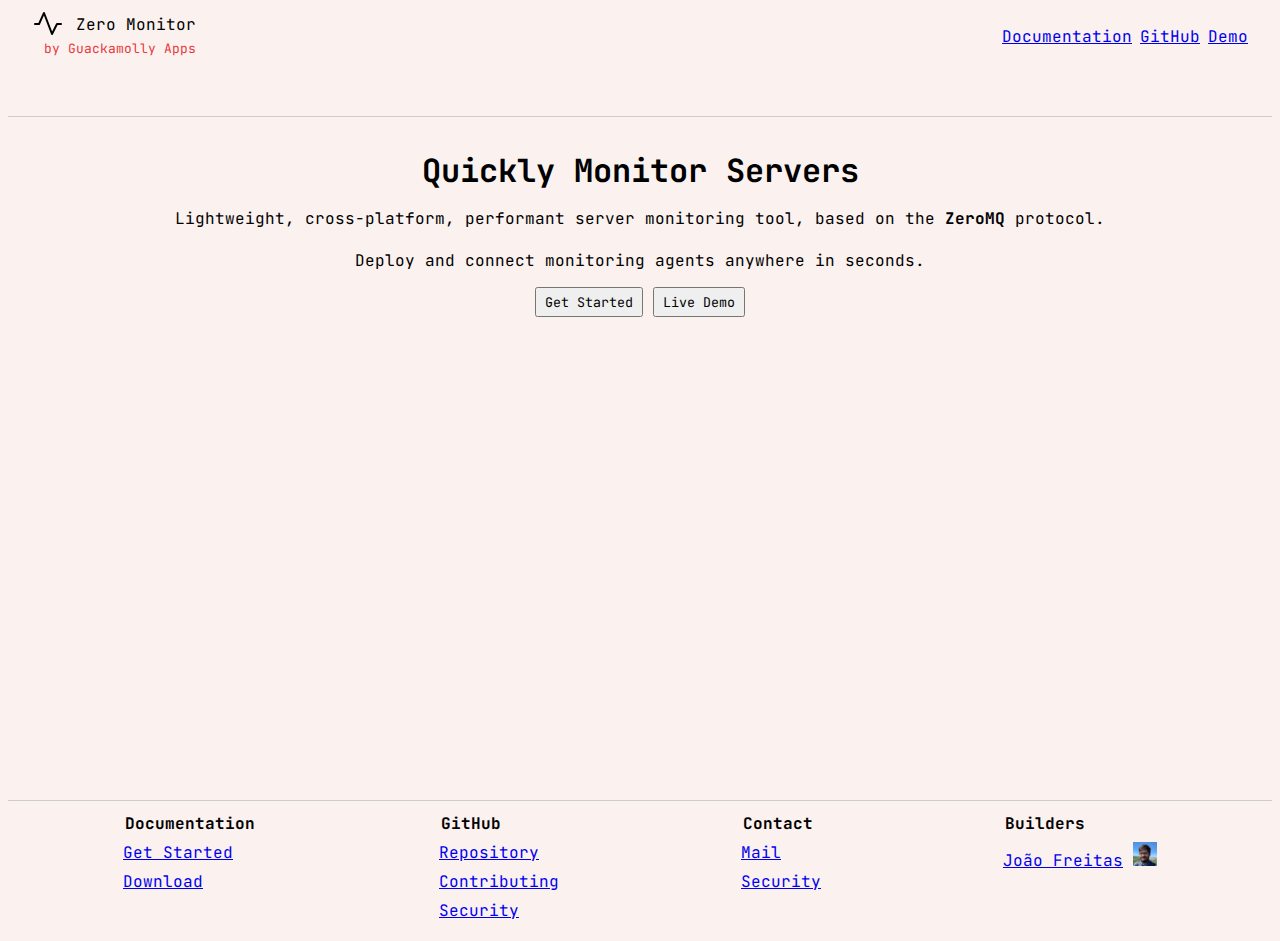
==== index.html @ dd958823 "chore: landing page skeleton" ====
<!DOCTYPE html>
<html>
    <head>
        <meta charset='utf-8'>
        <meta http-equiv='X-UA-Compatible' content='IE=edge'>
        <title>Zero Monitor - Quickly Monitor Servers</title>
        <meta name='viewport' content='width=device-width, initial-scale=1'>
        <link rel='stylesheet' type='text/css' media='screen' href='index.css'>
        <link rel='stylesheet' type='text/css' media='print' href='index.css'>
    </head>
    <body>
        <header>
            <div class="logo">
                <a class="logo-top" href="/">
                    <svg xmlns="http://www.w3.org/2000/svg" width="32"
                        height="32" fill="#000000" viewBox="0 0 256 256"><path
                            d="M240,128a8,8,0,0,1-8,8H204.94l-37.78,75.58A8,8,0,0,1,160,216h-.4a8,8,0,0,1-7.08-5.14L95.35,60.76,63.28,131.31A8,8,0,0,1,56,136H24a8,8,0,0,1,0-16H50.85L88.72,36.69a8,8,0,0,1,14.76.46l57.51,151,31.85-63.71A8,8,0,0,1,200,120h32A8,8,0,0,1,240,128Z"></path></svg>
                    <span>Zero Monitor</span>
                </a>

                <a class="logo-text" href="https://guackamollyapps.com"
                    target="_blank">by
                    Guackamolly Apps</a>
            </div>

            <nav>
                <a
                    href="docs">Documentation</a>
                <a
                    href="https://github.com/guackamolly/zero-monitor">GitHub</a>
                <a
                    href="https://beta.zero-monitor.guackamollyapps.com/network">Demo</a>
            </nav>
        </header>
        <main>
            <section class="main-content-1">
                <h1>Quickly Monitor Servers</h1>
                <p>
                    Lightweight, cross-platform, performant server monitoring
                    tool, based on the <b>ZeroMQ</b> protocol.
                    <br>
                    <br>
                    Deploy and connect monitoring agents anywhere in seconds.
                </p>
                <section>
                    <button>Get Started</button>
                    <button>Live Demo</button>
                </section>
            </section>
            <section class="main-content-2">
                <aside>
                    <legend>Overview</legend>
                    <h2>View all your server statistics in one dashboard</h2>
                    <p>
                        You will be able to see metrics like uptime, Tx/Rx, CPU,
                        RAM, and Disk usage for server you deploy a monitoring
                        agent.
                    </p>
                    <p>
                        Additionally you can easily identify which servers
                        are offline, their hostname and OS information.
                    </p>
                </aside>
            </section>
            <section class="main-content-3">
                <aside>
                    <legend>Command</legend>
                    <h2>
                        Request servers to report live information about their
                        connections, packages and processes.
                    </h2>
                    <p>
                        Detect unexpected connections by requesting the server
                        active network (TCP/UDP) connections.
                        <br>
                        Track resource usage by overviewing the
                        server process list.
                        <br>
                        Measure internet connectivity speed by recording
                        speedtests.
                    </p>
                </aside>
            </section>
            <section class="main-content-3">
                <aside>
                    <legend>Authentication</legend>
                    <h2>
                        Don't fear exposing your dashboard in the wild.
                    </h2>
                    <p>
                        With built-in authentication, the dashboard clearly
                        segregates public from private information. Guests will
                        only be able to view, and never edit/execute.
                    </p>
                </aside>
            </section>
        </main>
        <footer>
            <nav>
                <legend>Documentation</legend>
                <a href="docs/get-started">Get Started</a>
                <a
                    href="https://github.com/guackamolly/zero-monitor/releases/latest">Download</a>
            </nav>
            <nav>
                <legend>GitHub</legend>
                <a
                    href="https://github.com/guackamolly/zero-monitor">Repository</a>
                <a
                    href="https://github.com/guackamolly/zero-monitor/blob/master/CONTRIBUTING.md">Contributing</a>
                <a
                    href="https://github.com/guackamolly/zero-monitor/blob/master/SECURITY.md">Security</a>
            </nav>
            <nav>
                <legend>Contact</legend>
                <a
                    href="mailto:guackamolly.apps+zero-monitor@gmail.com">Mail</a>
                <a
                    href="mailto:guackamolly.apps+zero-monitor+security@gmail.com">Security</a>
            </nav>
            <nav>
                <legend>Builders</legend>
                <div>
                    <a href="https://github.com/freitzzz">João Freitas</a>
                    <img
                        src="static/png/freitzzz-pfp-24.png"
                        alt="profile picture of João Freitas">
                </div>

            </nav>
        </footer>
    </body>
</html>
---- index.css ----
@import url("static/fonts/index.css");

:root {
    --red: #e78284;
    --redish: #e73a40;
    --white: #ffffff;
    --border: #ccc;
    --background: #f2d5cf53;
    --foreground: #f2d5cfD9;
    --progress-bar: #eba0ac;

    background-color: var(--background);
    font-family: 'Jetbrains Mono', system-ui, -apple-system, BlinkMacSystemFont, segoe ui, Roboto, Oxygen, Ubuntu, Cantarell, open sans, helvetica neue, sans-serif;
}

header {
    display: flex;
    flex-direction: row;
    justify-content: space-between;
    align-items: center;
    margin-left: 24px;
    margin-right: 24px;
}

body {
    display: flex;
    flex-direction: column;
    min-height: 95vh;
}

main {
    flex-grow: 1;
}

main::before {
    content: '';
    width: 100%;
    height: 1px;
    background-color: var(--border);
}

main::after {
    content: '';
    width: 100%;
    height: 1px;
    background-color: var(--border);
}


table.full {
    width: 100%;
}

td {
    text-align: center;
}

footer {
    display: flex;
    flex-direction: row;
    justify-content: space-around;
    margin-top: 12px;
    margin-bottom: 12px;
    margin-left: 24px;
    margin-right: 24px;
}

footer>nav {
    display: flex;
    flex-direction: column;
}

nav {
    display: flex;
    flex-wrap: wrap;
    gap: 8px;
}

pre code {
    display: block;
    white-space: pre-wrap;
    overflow-x: auto;
    padding: 8px;
    border: 2px dashed var(--border);
    background-color: var(--foreground);
}

main {
    display: flex;
    flex-direction: column;
    align-items: center;
    margin-top: 4%;
    margin-left: 5%;
    margin-right: 5%;
    gap: 32px;
}

input {
    width: 60%;
    padding: 10px 20px;
    border: 1px solid var(--border);
    border-radius: 6px;
    box-sizing: border-box;
    font-size: 16px;
    transition: all 0.3s ease-in-out;
}

h1,
h2,
p,
span {
    text-align: center;
    margin: 0;
}

form {
    display: flex;
    flex-direction: column;
    gap: 16px;
    width: 100%;
}

fieldset {
    display: flex;
    flex-direction: column;
    gap: 8px;
}

legend {
    font-weight: bold;
}

span.offline {
    color: var(--redish);
}

fieldset.actions {
    display: flex;
    flex-direction: row;
    justify-content: start;
    padding: 0;
    margin: 0;
    border: none;
}

button {
    font-family: inherit;
    text-align: center;
    width: fit-content;
    padding: 4px 8px 4px 8px;
}

.group {
    display: flex;
    flex-wrap: wrap;
    justify-content: space-between;
}

.main-content-1 {
    display: flex;
    flex-direction: column;
    align-items: center;
    gap: 16px;
    width: 100%;
}

.main-content-2 {
    visibility: hidden;
    display: flex;
    flex-direction: column;
    align-items: center;
    gap: 24px;
    width: 80%;
}

.main-content-3 {
    visibility: hidden;
    display: flex;
    flex-direction: column;
    align-items: center;
    gap: 24px;
    width: 80%;
}

.divider {
    width: 100%;
    height: 1px;
    background-color: var(--border);
}

.logo {
    display: flex;
    flex-direction: column;
    align-items: end;
}

.logo-top {
    display: flex;
    flex-direction: row;
    align-items: center;
    text-decoration: none;
    color: currentColor;
    gap: 12px;
}

.logo-text {
    font-size: small;
    color: var(--redish);
    text-decoration: none;
    margin-bottom: 8px;
}

.min {
    width: min-content;
}

.fit {
    width: fit-content;
}

@media screen and (max-width: 1440px) {
    main {
        margin-left: 0;
        margin-right: 0;
    }
}

@media screen and (max-width: 560px) {
    header {
        flex-direction: column;
    }

    footer {
        justify-content: center;
    }
}
---- index.css ----
@import url("static/fonts/index.css");

:root {
    --red: #e78284;
    --redish: #e73a40;
    --white: #ffffff;
    --border: #ccc;
    --background: #f2d5cf53;
    --foreground: #f2d5cfD9;
    --progress-bar: #eba0ac;

    background-color: var(--background);
    font-family: 'Jetbrains Mono', system-ui, -apple-system, BlinkMacSystemFont, segoe ui, Roboto, Oxygen, Ubuntu, Cantarell, open sans, helvetica neue, sans-serif;
}

header {
    display: flex;
    flex-direction: row;
    justify-content: space-between;
    align-items: center;
    margin-left: 24px;
    margin-right: 24px;
}

body {
    display: flex;
    flex-direction: column;
    min-height: 95vh;
}

main {
    flex-grow: 1;
}

main::before {
    content: '';
    width: 100%;
    height: 1px;
    background-color: var(--border);
}

main::after {
    content: '';
    width: 100%;
    height: 1px;
    background-color: var(--border);
}


table.full {
    width: 100%;
}

td {
    text-align: center;
}

footer {
    display: flex;
    flex-direction: row;
    justify-content: space-around;
    margin-top: 12px;
    margin-bottom: 12px;
    margin-left: 24px;
    margin-right: 24px;
}

footer>nav {
    display: flex;
    flex-direction: column;
}

nav {
    display: flex;
    flex-wrap: wrap;
    gap: 8px;
}

pre code {
    display: block;
    white-space: pre-wrap;
    overflow-x: auto;
    padding: 8px;
    border: 2px dashed var(--border);
    background-color: var(--foreground);
}

main {
    display: flex;
    flex-direction: column;
    align-items: center;
    margin-top: 4%;
    margin-left: 5%;
    margin-right: 5%;
    gap: 32px;
}

input {
    width: 60%;
    padding: 10px 20px;
    border: 1px solid var(--border);
    border-radius: 6px;
    box-sizing: border-box;
    font-size: 16px;
    transition: all 0.3s ease-in-out;
}

h1,
h2,
p,
span {
    text-align: center;
    margin: 0;
}

form {
    display: flex;
    flex-direction: column;
    gap: 16px;
    width: 100%;
}

fieldset {
    display: flex;
    flex-direction: column;
    gap: 8px;
}

legend {
    font-weight: bold;
}

span.offline {
    color: var(--redish);
}

fieldset.actions {
    display: flex;
    flex-direction: row;
    justify-content: start;
    padding: 0;
    margin: 0;
    border: none;
}

button {
    font-family: inherit;
    text-align: center;
    width: fit-content;
    padding: 4px 8px 4px 8px;
}

.group {
    display: flex;
    flex-wrap: wrap;
    justify-content: space-between;
}

.main-content-1 {
    display: flex;
    flex-direction: column;
    align-items: center;
    gap: 16px;
    width: 100%;
}

.main-content-2 {
    visibility: hidden;
    display: flex;
    flex-direction: column;
    align-items: center;
    gap: 24px;
    width: 80%;
}

.main-content-3 {
    visibility: hidden;
    display: flex;
    flex-direction: column;
    align-items: center;
    gap: 24px;
    width: 80%;
}

.divider {
    width: 100%;
    height: 1px;
    background-color: var(--border);
}

.logo {
    display: flex;
    flex-direction: column;
    align-items: end;
}

.logo-top {
    display: flex;
    flex-direction: row;
    align-items: center;
    text-decoration: none;
    color: currentColor;
    gap: 12px;
}

.logo-text {
    font-size: small;
    color: var(--redish);
    text-decoration: none;
    margin-bottom: 8px;
}

.min {
    width: min-content;
}

.fit {
    width: fit-content;
}

@media screen and (max-width: 1440px) {
    main {
        margin-left: 0;
        margin-right: 0;
    }
}

@media screen and (max-width: 560px) {
    header {
        flex-direction: column;
    }

    footer {
        justify-content: center;
    }
}
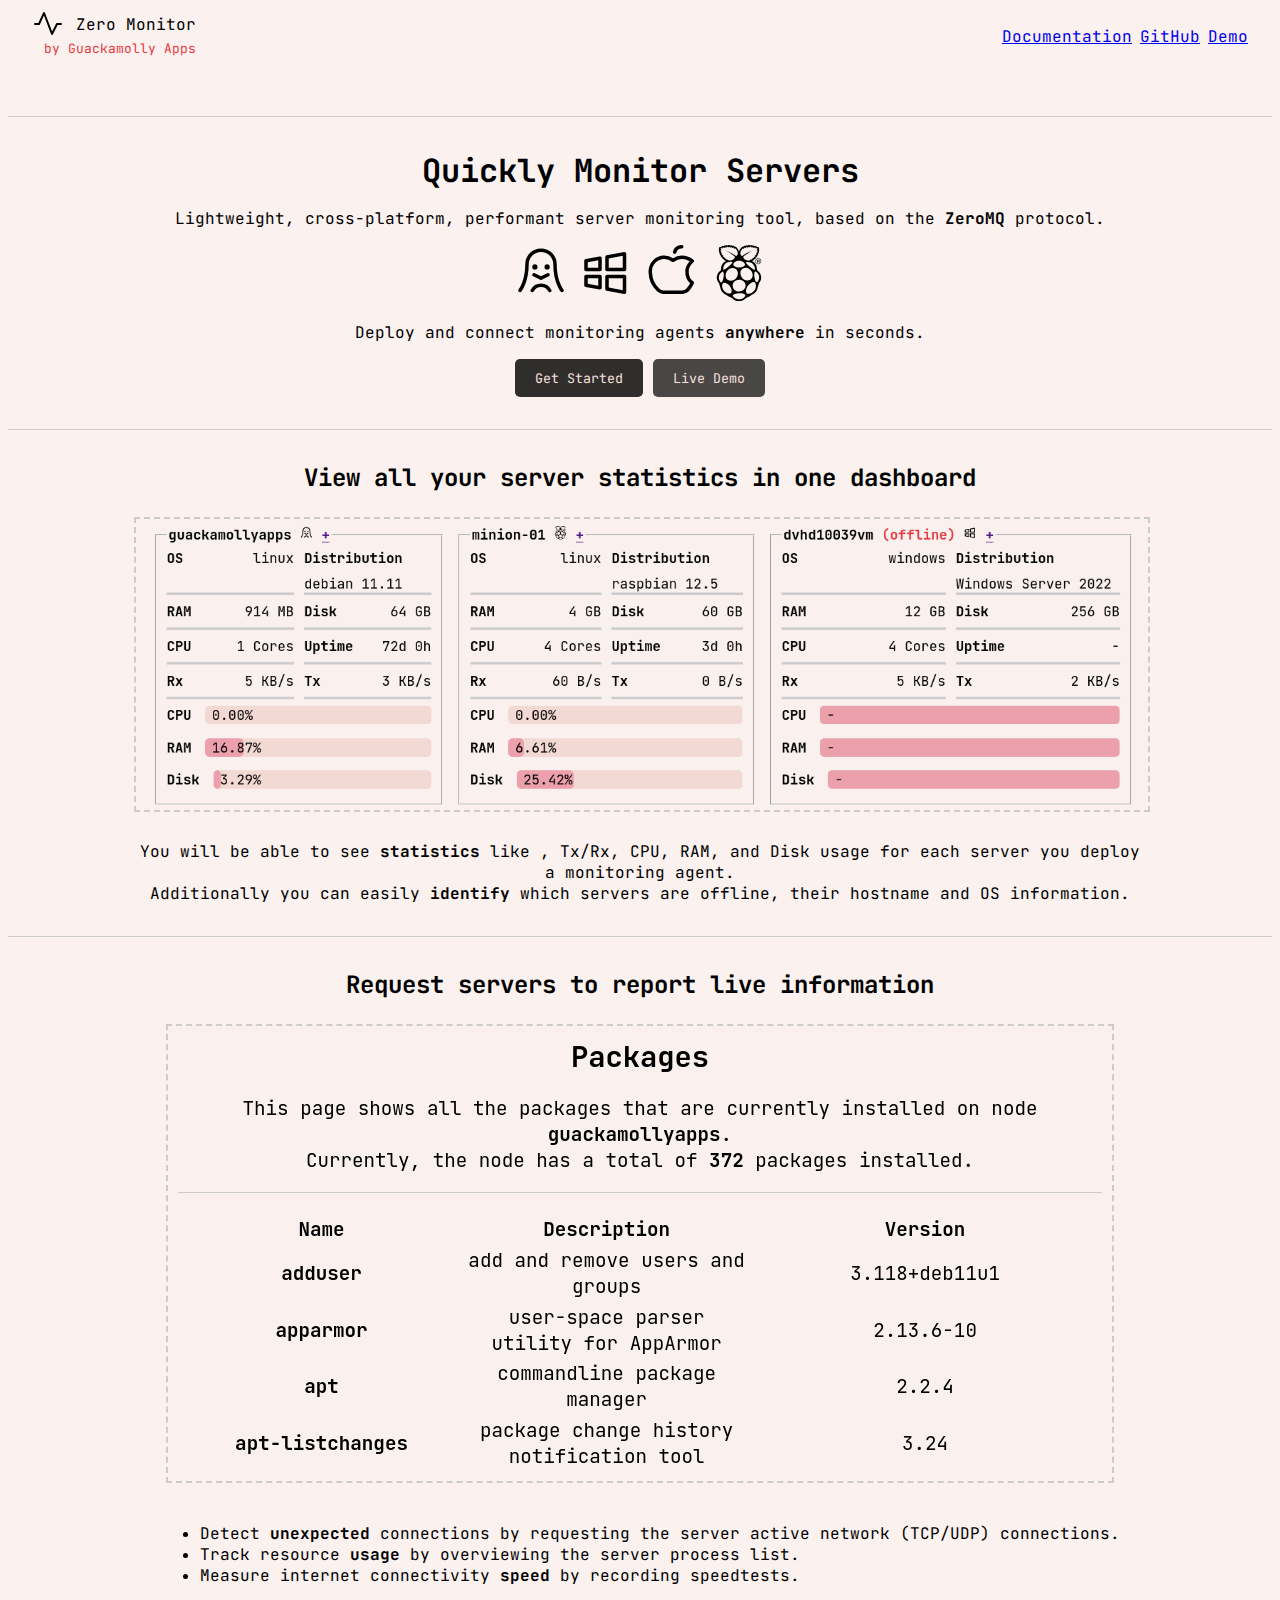
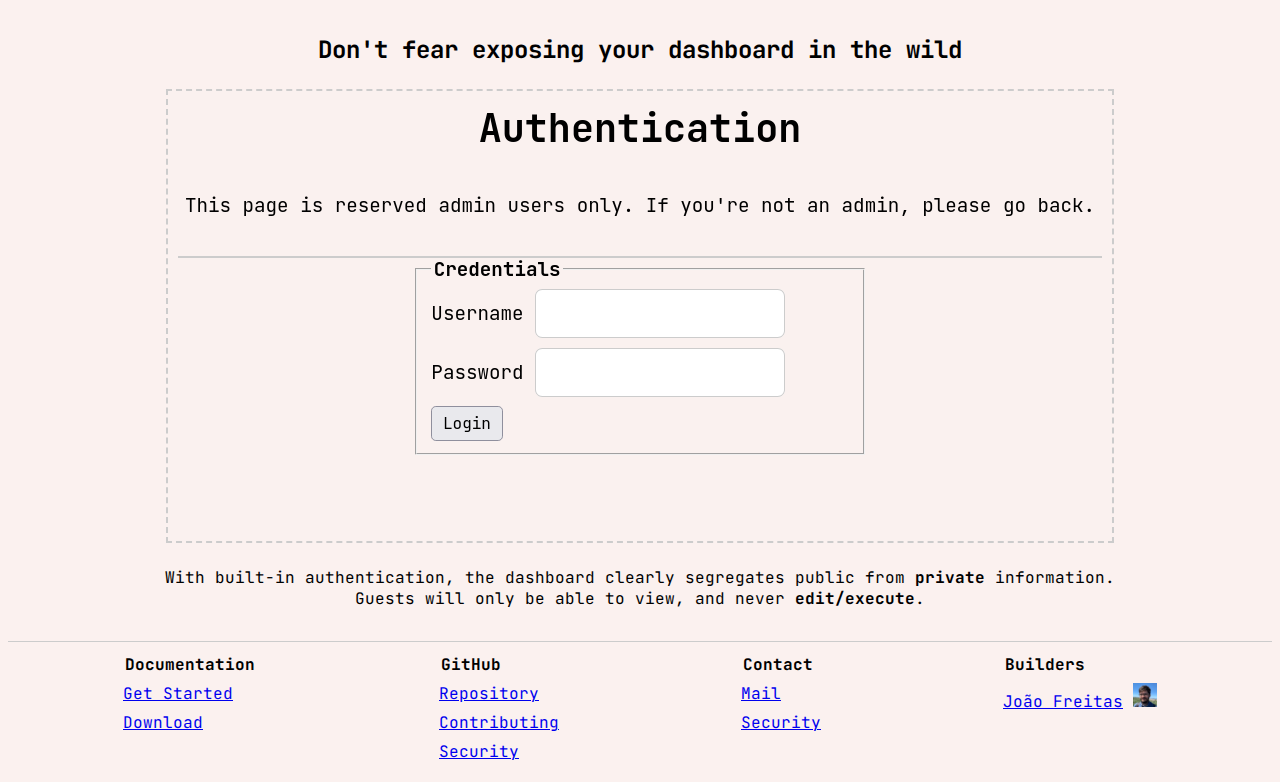
==== commit 43e54c1a: "style: make things pretty" ====
--- a/index.html
+++ b/index.html
@@ -7,6 +7,37 @@
         <meta name='viewport' content='width=device-width, initial-scale=1'>
         <link rel='stylesheet' type='text/css' media='screen' href='index.css'>
         <link rel='stylesheet' type='text/css' media='print' href='index.css'>
+        <script>
+            document.addEventListener('DOMContentLoaded', function(){
+                const fadeDuration = 3000;
+
+                const galleries = document.getElementsByClassName('gallery');    
+                for (const gallery of galleries) {
+                    const imgs = gallery.children;
+
+                    const animate = (forward) => {
+                        for (let i = 0; i < imgs.length; i++) {
+                            const item = imgs[i];
+                            item.style.transition = `opacity ${fadeDuration}ms ease-in-out`;
+    
+                            setTimeout(() => {
+                                if (forward) {
+                                    item.style.opacity = 1;
+                                } else {
+                                    item.style.opacity = 0;
+                                }
+
+                                if (i+1 === imgs.length) {
+                                    animate(!forward);
+                                }
+                            }, fadeDuration*i)
+                        }
+                    }
+
+                    animate(true);
+                }
+            });
+        </script>
     </head>
     <body>
         <header>
@@ -38,61 +69,115 @@
                 <p>
                     Lightweight, cross-platform, performant server monitoring
                     tool, based on the <b>ZeroMQ</b> protocol.
+                </p>
+                <div>
+                    <svg xmlns="http://www.w3.org/2000/svg" fill="#000000"
+                        viewBox="0 0 256 256" height="56" width="56">
+                        <path
+                            d="M229,214.25A8,8,0,0,1,217.76,213C216.39,211.27,184,169.86,184,88A56,56,0,0,0,72,88c0,81.86-32.37,123.27-33.75,125a8,8,0,0,1-12.51-10c.15-.2,7.69-9.9,15.13-28.74C47.77,156.8,56,127.64,56,88a72,72,0,0,1,144,0c0,39.64,8.23,68.8,15.13,86.28,7.48,18.94,15.06,28.64,15.14,28.74A8,8,0,0,1,229,214.25ZM100,88a12,12,0,1,0,12,12A12,12,0,0,0,100,88Zm68,12a12,12,0,1,0-12,12A12,12,0,0,0,168,100ZM99.58,128.84a8,8,0,0,0-7.15,14.31l32,16a7.94,7.94,0,0,0,7.15,0l32-16a8,8,0,0,0-7.16-14.31L128,143.05ZM128,176a54.07,54.07,0,0,0-47,28.11,8,8,0,1,0,14,7.78,37.35,37.35,0,0,1,66,0,8,8,0,0,0,14-7.78A54.07,54.07,0,0,0,128,176Z"></path>
+                    </svg>
+                    <svg xmlns="http://www.w3.org/2000/svg" fill="#000000"
+                        width="56" height="56" viewBox="0 0 256 256">
+                        <path
+                            d="M208,136H128a8,8,0,0,0-8,8v57.45a8,8,0,0,0,6.57,7.88l80,14.54A7.61,7.61,0,0,0,208,224a8,8,0,0,0,8-8V144A8,8,0,0,0,208,136Zm-8,70.41-64-11.63V152h64ZM96,136H32a8,8,0,0,0-8,8v40a8,8,0,0,0,6.57,7.87l64,11.64a8.54,8.54,0,0,0,1.43.13,8,8,0,0,0,8-8V144A8,8,0,0,0,96,136Zm-8,50.05-48-8.73V152H88ZM213.13,33.86a8,8,0,0,0-6.56-1.73l-80,14.55A8,8,0,0,0,120,54.55V112a8,8,0,0,0,8,8h80a8,8,0,0,0,8-8V40A8,8,0,0,0,213.13,33.86ZM200,104H136V61.22l64-11.63ZM101.13,54.22a8,8,0,0,0-6.56-1.73l-64,11.64A8,8,0,0,0,24,72v40a8,8,0,0,0,8,8H96a8,8,0,0,0,8-8V60.36A8,8,0,0,0,101.13,54.22ZM88,104H40V78.68L88,70Z">
+                        </path>
+                    </svg>
+                    <svg xmlns="http://www.w3.org/2000/svg" width="56"
+                        height="56" fill="#000000" viewBox="0 0 256 256">
+                        <path
+                            d="M223.3,169.59a8.07,8.07,0,0,0-2.8-3.4C203.53,154.53,200,134.64,200,120c0-17.67,13.47-33.06,21.5-40.67a8,8,0,0,0,0-11.62C208.82,55.74,187.82,48,168,48a72.2,72.2,0,0,0-40,12.13,71.56,71.56,0,0,0-90.71,9.09A74.63,74.63,0,0,0,16,123.4a127.06,127.06,0,0,0,40.14,89.73A39.8,39.8,0,0,0,83.59,224h87.68a39.84,39.84,0,0,0,29.12-12.57,125,125,0,0,0,17.82-24.6C225.23,174,224.33,172,223.3,169.59Zm-34.63,30.94a23.76,23.76,0,0,1-17.4,7.47H83.59a23.82,23.82,0,0,1-16.44-6.51A111.14,111.14,0,0,1,32,123,58.5,58.5,0,0,1,48.65,80.47,54.81,54.81,0,0,1,88,64h.78A55.45,55.45,0,0,1,123,76.28a8,8,0,0,0,10,0A55.44,55.44,0,0,1,168,64a70.64,70.64,0,0,1,36,10.35c-13,14.52-20,30.47-20,45.65,0,23.77,7.64,42.73,22.18,55.3A105.82,105.82,0,0,1,188.67,200.53ZM128.23,30A40,40,0,0,1,167,0h1a8,8,0,0,1,0,16h-1a24,24,0,0,0-23.24,18,8,8,0,1,1-15.5-4Z">
+                        </path>
+                    </svg>
+                    <svg xmlns="http://www.w3.org/2000/svg" width="56"
+                        height="56" fill="#000000" viewBox="0 0 24 24">
+                        <path
+                            d="m19.8955 10.8961-.1726-.3028c.0068-2.1746-1.0022-3.061-2.1788-3.7348.356-.0938.7237-.1711.8245-.6182.6118-.1566.7397-.4398.8011-.7398.16-.1066.6955-.4061.6394-.9211.2998-.2069.4669-.4725.3819-.8487.3222-.3515.407-.6419.2702-.9096.3868-.4805.2152-.7295.05-.9817.2897-.5254.0341-1.0887-.7758-.9944-.3221-.4733-1.0244-.3659-1.133-.3637-.1215-.1519-.2819-.2821-.7755-.219-.3197-.2851-.6771-.2364-1.0458-.0964-.4378-.3403-.7275-.0675-1.0584.0356-.53-.1706-.6513.0631-.9117.1583-.5781-.1203-.7538.1416-1.0309.4182l-.3224-.0063c-.8719.5061-1.305 1.5366-1.4585 2.0664-.1536-.5299-.5858-1.5604-1.4575-2.0664l-.3223.0063C9.942.5014 9.7663.2394 9.1883.3597 8.9279.2646 8.807.0309 8.2766.2015c-.2172-.0677-.417-.2084-.6522-.2012l.0004.0002C7.5017.0041 7.369.049 7.2185.166c-.3688-.1401-.7262-.1887-1.0459.0964-.4936-.0631-.654.0671-.7756.219C5.2887.4791 4.5862.3717 4.264.845c-.8096-.0943-1.0655.4691-.7756.9944-.1653.2521-.3366.5013.05.9819-.1367.2677-.0519.5581.2703.9096-.085.3763.0822.6418.3819.8487-.0561.515.4795.8144.6394.9211.0614.3001.1894.5832.8011.7398.1008.4472.4685.5244.8245.6183-1.1766.6737-2.1856 1.56-2.1788 3.7348l-.1724.3028c-1.3491.8082-2.5629 3.4056-.6648 5.5167.124.6609.3319 1.1355.5171 1.6609.2769 2.117 2.0841 3.1082 2.5608 3.2255.6984.524 1.4423 1.0212 2.449 1.3696.949.964 1.977 1.3314 3.0107 1.3308.0152 0 .0306.0002.0457 0 1.0337.0006 2.0618-.3668 3.0107-1.3308 1.0067-.3483 1.7506-.8456 2.4491-1.3696.4766-.1173 2.2838-1.1085 2.5607-3.2255.1851-.5253.3931-1 .517-1.6609 1.8981-2.1113.6843-4.7089-.6649-5.517zm-1.0386-.3715c-.0704.8759-4.6354-3.0504-3.8472-3.1808 2.1391-.3558 3.9191.896 3.8472 3.1808zm-2.0155 4.3649c-1.1481.7409-2.8025.2626-3.6953-1.0681-.8928-1.3306-.6858-3.0101.4623-3.7509 1.1481-.7409 2.8025-.2627 3.6953 1.068.8927 1.3307.6858 3.0101-.4623 3.751zM13.6591 1.3721c.0396.1967.0843.321.1354.3577.2537-.272.4611-.5506.7878-.8123.0011.1537-.0776.3205.1169.4425.1752-.2356.4119-.4459.7263-.6244-.1514.2611-.026.3404.0554.4486.24-.2059.4681-.4144.9109-.5759-.121.1474-.2902.2914-.1108.4607.2473-.1544.496-.3086 1.0833-.4183-.1323.1475-.4059.295-.2401.4426.3104-.1186.6539-.2047 1.034-.2546-.182.1496-.3337.2963-.1846.4122.3323-.1022.7899-.2398 1.2372-.1212l-.2832.2849c-.0314.0382.6623.0297 1.1202.0364-.167.2321-.3375.4562-.437.8548.0454.0459.2723.0204.4862 0-.2194.4618-.6004.5783-.6893.776.134.1015.32.075.5232.006-.158.3254-.4892.5484-.7509.8123.0662.047.1818.075.4555.0425-.2418.257-.5339.492-.8802.7032.0614.0708.2722.0681.4678.0727-.3136.3069-.7173.466-1.0955.6668.1885.1288.3234.0988.4678.097-.2676.2198-.7225.3342-1.1448.4668.0803.1249.1607.1589.3324.194-.447.2473-1.0873.1343-1.2679.2607.0435.1243.1665.2053.3139.2728-.7197.0418-2.6879-.0262-3.0652-1.5156.7367-.8094 2.0813-1.7593 4.394-2.934-1.7994.6022-3.4229 1.405-4.7817 2.5096-1.5978-.7436-.4965-2.6197.283-3.3645zm-1.6126 5.3718c1.1329-.0123 2.5356.8325 2.53 1.6286-.005.7027-.9851 1.2715-2.5213 1.2607-1.5043-.0177-2.5172-.7148-2.5137-1.3957.003-.5603 1.2282-1.5263 2.505-1.4936zm-5.7646-.6006c.1717-.0351.252-.0692.3323-.194-.4223-.1327-.8772-.247-1.1448-.4668.1444.0018.2792.0318.4678-.097-.3783-.2008-.782-.3599-1.0956-.6668.1955-.0048.4064-.002.4677-.0728-.3462-.2113-.6383-.4463-.8801-.7033.2738.0325.3893.0045.4555-.0425-.2617-.264-.593-.487-.7509-.8123.2032.069.3892.0954.5232-.006-.089-.1977-.47-.3142-.6894-.776.214.0204.4409.0459.4863 0-.0994-.3985-.2698-.6226-.4369-.8547.4579-.0067 1.1516.0018 1.1202-.0364l-.2831-.2849c.4472-.1186.9049.019 1.2371.1213.1492-.1159-.0026-.2626-.1847-.4123.3801.05.7236.1361 1.034.2547.1659-.1476-.1076-.2951-.24-.4426.5872.1097.8361.2639 1.0833.4183.1794-.1694.0103-.3133-.1108-.4607.4428.1615.6709.37.911.5759.0814-.1082.2068-.1875.0554-.4486.3143.1785.5511.3888.7263.6244.1945-.122.1159-.2888.1169-.4426.3267.2618.534.5404.7879.8124.0511-.0366.0959-.161.1354-.3577.7794.7448 1.8807 2.6208.2831 3.3646-1.3589-1.1039-2.9817-1.9064-4.78-2.5086 2.3115 1.174 3.6556 2.1239 4.392 2.9328-.3773 1.4895-2.3455 1.5575-3.0651 1.5157.1473-.0676.2703-.1485.3139-.2728-.1806-.1264-.8209-.0134-1.2679-.2607zm2.8175 1.1334c.7881.1304-3.7769 4.0567-3.8472 3.1809-.0719-2.2846 1.7079-3.5367 3.8472-3.1809zm-4.847 8.7567c-1.1094-.8789-1.4668-3.4529.5901-4.6097 1.2394-.3273.4184 5.051-.5901 4.6097zm4.2656 4.5989c-.6257.3719-2.1452.2187-3.2252-1.3095-.7283-1.2823-.6345-2.5872-.123-2.9705.7648-.4589 1.9464.1609 2.8559 1.2003.7923.9405 1.1536 2.5927.4923 3.0797zm-1.2415-5.6086c-1.1481-.7409-1.3551-2.4203-.4623-3.7511.8928-1.3307 2.5472-1.8089 3.6952-1.068 1.1481.7409 1.3551 2.4203.4623 3.7509-.8926 1.3308-2.5471 1.809-3.6952 1.0682zm4.7948 8.2279c-1.3763.0584-2.7258-1.1105-2.7081-1.5157-.0206-.594 1.6758-1.0578 2.782-1.0306 1.1131-.0479 2.6068.3531 2.6097.8851.0184.5166-1.3547 1.6838-2.6836 1.6612zm2.7584-5.8578c.0081 1.3899-1.226 2.5225-2.7562 2.5299-1.5302.0073-2.7773-1.1135-2.7854-2.5033v-.0265c-.008-1.3899 1.2259-2.5226 2.7562-2.5299 1.5302-.0073 2.7773 1.1134 2.7853 2.5033a.7794.7794 0 0 1 .0001.0265zm3.855 2.0029c-1.186 1.6208-2.7916 1.684-3.3896 1.2325-.6255-.5811-.148-2.3854.7094-3.3747v-.0003c.9812-1.0912 2.0302-1.8037 2.7609-1.2469.4919.4828.7805 2.3008-.0807 3.3894zm1.0724-3.4301c-1.0086.4413-1.8298-4.9372-.5901-4.61 2.0568 1.1569 1.6994 3.731.5901 4.61zm-.0256-8.3279h.2985v-.5304h.2986c.1502 0 .2053.0624.2262.2052.0152.1088.0113.2395.0477.3253h.2984c-.0533-.0763-.0515-.2358-.0571-.3213-.0097-.1373-.0513-.2796-.1977-.3176v-.0037c.1502-.061.2149-.1807.2149-.341 0-.2048-.1539-.3738-.3974-.3738h-.732v1.3573zm.2985-1.1255h.3269c.1333 0 .2054.0573.2054.188 0 .1369-.0721.1942-.2054.1942H20.03v-.3822zm-1.0337.4633c0 .7009.5682 1.2694 1.2695 1.2694s1.2695-.5684 1.2695-1.2694c0-.7013-.5683-1.2697-1.2695-1.2697-.7013 0-1.2695.5684-1.2695 1.2697zm2.3275 0c0 .5845-.4737 1.058-1.058 1.058s-1.058-.4735-1.058-1.058c0-.5849.4737-1.058 1.058-1.058s1.058.4731 1.058 1.058z">
+                        </path>
+                    </svg>
+                </div>
+                <p>
+                    Deploy and connect monitoring agents <b>anywhere</b> in
+                    seconds.
+                </p>
+                <section>
+                    <button class="primary">
+                        <a href="docs/get-started">Get Started</a>
+                    </button>
+                    <button class="secondary">
+                        <a
+                            href="https://beta.zero-monitor.guackamollyapps.com/">Live
+                            Demo</a>
+                    </button>
+                </section>
+            </section>
+            <div class="divider"></div>
+            <section class="main-content-2">
+                <h2>View all your server statistics in one dashboard</h2>
+                <picture>
+                    <source srcset="static/png/network-nodes-mobile.png"
+                        media="(max-width: 760px)">
+                    <img class="cover border"
+                        src="static/png/network-nodes.png"
+                        alt>
+                </picture>
+                <p>
+                    You will be able to see <b>statistics</b> like <b></b>,
+                    Tx/Rx, CPU,
+                    RAM, and Disk usage for each server you deploy a monitoring
+                    agent.
                     <br>
-                    <br>
-                    Deploy and connect monitoring agents anywhere in seconds.
-                </p>
-                <section>
-                    <button>Get Started</button>
-                    <button>Live Demo</button>
-                </section>
-            </section>
+                    Additionally you can easily <b>identify</b> which servers
+                    are offline, their hostname and OS information.
+                </p>
+            </section>
+            <div class="divider"></div>
             <section class="main-content-2">
-                <aside>
-                    <legend>Overview</legend>
-                    <h2>View all your server statistics in one dashboard</h2>
-                    <p>
-                        You will be able to see metrics like uptime, Tx/Rx, CPU,
-                        RAM, and Disk usage for server you deploy a monitoring
-                        agent.
-                    </p>
-                    <p>
-                        Additionally you can easily identify which servers
-                        are offline, their hostname and OS information.
-                    </p>
-                </aside>
-            </section>
-            <section class="main-content-3">
-                <aside>
-                    <legend>Command</legend>
-                    <h2>
-                        Request servers to report live information about their
-                        connections, packages and processes.
-                    </h2>
-                    <p>
-                        Detect unexpected connections by requesting the server
+                <h2>
+                    Request servers to report live information
+                </h2>
+                <article class="gallery">
+                    <img class="cover"
+                        src="static/png/node-packages.png">
+                    <img class="cover"
+                        src="static/png/node-processes.png">
+                    <img class="cover"
+                        src="static/png/node-speedtest.png">
+                    <img class="cover"
+                        src="static/png/node-connections.png">
+
+                </article>
+
+                <ul>
+                    <li>
+                        Detect <b>unexpected</b> connections by requesting
+                        the
+                        server
                         active network (TCP/UDP) connections.
-                        <br>
-                        Track resource usage by overviewing the
+                    </li>
+                    <li>
+                        Track resource <b>usage</b> by overviewing the
                         server process list.
-                        <br>
-                        Measure internet connectivity speed by recording
+                    </li>
+                    <li>
+                        Measure internet connectivity <b>speed</b> by
+                        recording
                         speedtests.
-                    </p>
-                </aside>
-            </section>
-            <section class="main-content-3">
-                <aside>
-                    <legend>Authentication</legend>
-                    <h2>
-                        Don't fear exposing your dashboard in the wild.
-                    </h2>
-                    <p>
-                        With built-in authentication, the dashboard clearly
-                        segregates public from private information. Guests will
-                        only be able to view, and never edit/execute.
-                    </p>
-                </aside>
+                    </li>
+                </ul>
+
+            </section>
+            <section class="main-content-2">
+                <h2>
+                    Don't fear exposing your dashboard in the wild
+                </h2>
+                <img class="cover border"
+                    src="static/png/authentication.png">
+                <p>
+                    With built-in authentication, the dashboard clearly
+                    segregates public from <b>private</b> information. Guests
+                    will
+                    only be able to view, and never <b>edit/execute</b>.
+                </p>
             </section>
         </main>
         <footer>
@@ -126,7 +211,6 @@
                         src="static/png/freitzzz-pfp-24.png"
                         alt="profile picture of João Freitas">
                 </div>
-
             </nav>
         </footer>
     </body>
--- a/index.css
+++ b/index.css
@@ -150,6 +150,41 @@
     padding: 4px 8px 4px 8px;
 }
 
+button.primary {
+    background-color: #302d2d;
+    color: #f5e0dc;
+    border: none;
+    padding: 10px 20px;
+    border-radius: 5px;
+    cursor: pointer;
+    transition: background-color 0.3s ease-in-out, color 0.3s ease-in-out;
+
+    &:hover {
+        background-color: #494646;
+        color: #f8e1c1;
+    }
+}
+
+button.secondary {
+    background-color: #494646;
+    color: #f5e0dc;
+    border: none;
+    padding: 10px 20px;
+    border-radius: 5px;
+    cursor: pointer;
+    transition: background-color 0.3s ease-in-out, color 0.3s ease-in-out;
+
+    &:hover {
+        background-color: #302d2d;
+        color: #f8e1c1;
+    }
+}
+
+button a {
+    text-decoration: none;
+    color: #f5e0dc;
+}
+
 .group {
     display: flex;
     flex-wrap: wrap;
@@ -165,12 +200,34 @@
 }
 
 .main-content-2 {
-    visibility: hidden;
     display: flex;
     flex-direction: column;
     align-items: center;
     gap: 24px;
     width: 80%;
+}
+
+img.cover {
+    max-width: 100%;
+}
+
+img.border {
+    border: 2px dashed var(--border);
+}
+
+.gallery {
+    border: 2px dashed var(--border);
+
+    position: relative;
+}
+
+.gallery img:not(:first-child) {
+    position: absolute;
+    opacity: 0;
+    top: 50%;
+    left: 50%;
+    border: none;
+    transform: translate(-50%, -50%);
 }
 
 .main-content-3 {
@@ -231,6 +288,9 @@
     }
 
     footer {
-        justify-content: center;
+        margin-left: 0;
+        margin-right: 0;
+        flex-wrap: wrap;
+        gap: 24px;
     }
 }--- a/index.css
+++ b/index.css
@@ -150,6 +150,41 @@
     padding: 4px 8px 4px 8px;
 }
 
+button.primary {
+    background-color: #302d2d;
+    color: #f5e0dc;
+    border: none;
+    padding: 10px 20px;
+    border-radius: 5px;
+    cursor: pointer;
+    transition: background-color 0.3s ease-in-out, color 0.3s ease-in-out;
+
+    &:hover {
+        background-color: #494646;
+        color: #f8e1c1;
+    }
+}
+
+button.secondary {
+    background-color: #494646;
+    color: #f5e0dc;
+    border: none;
+    padding: 10px 20px;
+    border-radius: 5px;
+    cursor: pointer;
+    transition: background-color 0.3s ease-in-out, color 0.3s ease-in-out;
+
+    &:hover {
+        background-color: #302d2d;
+        color: #f8e1c1;
+    }
+}
+
+button a {
+    text-decoration: none;
+    color: #f5e0dc;
+}
+
 .group {
     display: flex;
     flex-wrap: wrap;
@@ -165,12 +200,34 @@
 }
 
 .main-content-2 {
-    visibility: hidden;
     display: flex;
     flex-direction: column;
     align-items: center;
     gap: 24px;
     width: 80%;
+}
+
+img.cover {
+    max-width: 100%;
+}
+
+img.border {
+    border: 2px dashed var(--border);
+}
+
+.gallery {
+    border: 2px dashed var(--border);
+
+    position: relative;
+}
+
+.gallery img:not(:first-child) {
+    position: absolute;
+    opacity: 0;
+    top: 50%;
+    left: 50%;
+    border: none;
+    transform: translate(-50%, -50%);
 }
 
 .main-content-3 {
@@ -231,6 +288,9 @@
     }
 
     footer {
-        justify-content: center;
+        margin-left: 0;
+        margin-right: 0;
+        flex-wrap: wrap;
+        gap: 24px;
     }
 }